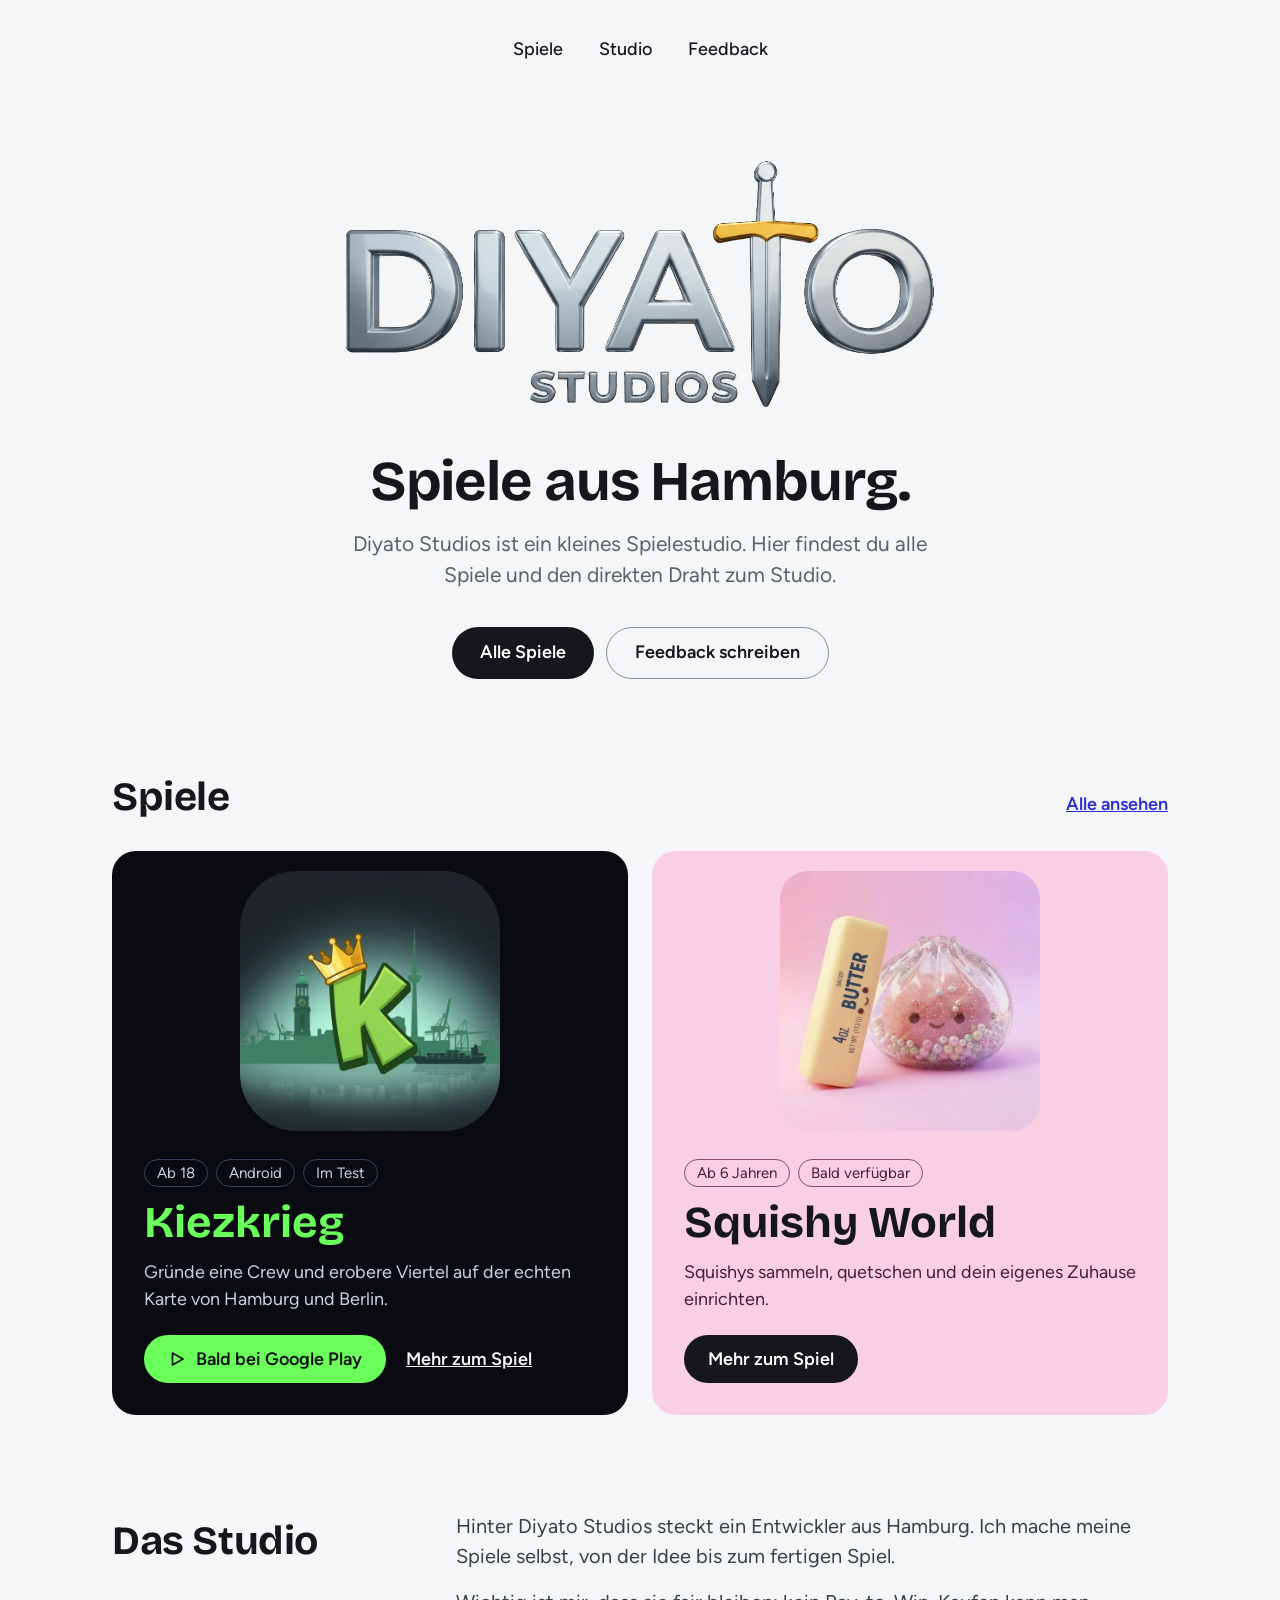
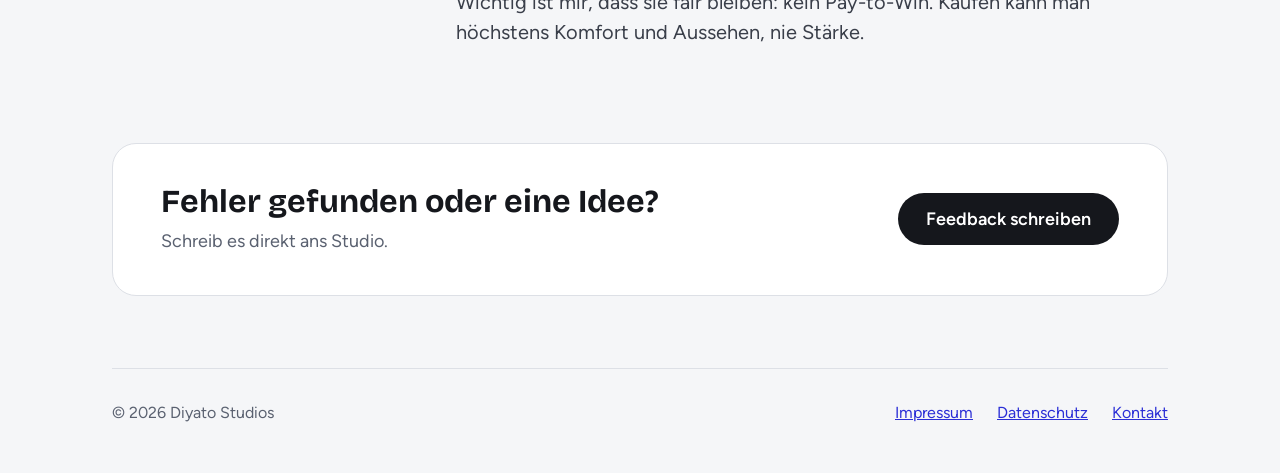
==== index.html @ df74d4c4 "Erste Fassung der Studio-Seite diyato.com Statische Seite nach dem Entwurf vom 11. Oktober 2026: Sta" ====
<!doctype html>
<html lang="de">
<head>
<meta charset="utf-8">
<meta name="viewport" content="width=device-width, initial-scale=1">
<meta http-equiv="Content-Security-Policy" content="default-src 'self'; img-src 'self'; font-src 'self'; style-src 'self'; script-src 'self'; connect-src 'none'; form-action 'none'; base-uri 'none'; object-src 'none'">
<meta name="referrer" content="no-referrer">
<meta name="description" content="Diyato Studios ist ein kleines Spielestudio aus Hamburg. Hier findest du alle Spiele und den direkten Draht zum Studio.">
<title>Diyato Studios – Startseite</title>
<link rel="stylesheet" href="css/stil.css">
</head>
<body>
<div class="seite">

<header class="kopf kopf--mitte">
<nav class="menue" aria-label="Hauptmenü">
<a href="spiele.html">Spiele</a>
<a href="#studio">Studio</a>
<a href="feedback.html">Feedback</a>
</nav>
</header>

<main>
<section id="top" class="held">
<img class="held__logo" src="bilder/diyato-logo.webp" alt="Diyato Studios" width="1144" height="492">
<h1 class="titel">Spiele aus Hamburg.</h1>
<p>Diyato Studios ist ein kleines Spielestudio. Hier findest du alle Spiele und den direkten Draht zum Studio.</p>
<div class="held__knoepfe">
<a class="knopf knopf--dunkel" href="spiele.html">Alle Spiele</a>
<a class="knopf knopf--rand" href="feedback.html">Feedback schreiben</a>
</div>
</section>

<section id="spiele">
<div class="abschnitt-kopf">
<h2 class="titel">Spiele</h2>
<a href="spiele.html">Alle ansehen</a>
</div>
<div class="karten">

<article class="karte kiezkrieg">
<div class="karte__bild"><img class="icon" src="bilder/kiezkrieg-icon.webp" alt="Kiezkrieg" width="600" height="600"></div>
<div class="karte__inhalt">
<div class="marken">
<span class="marke">Ab 18</span>
<span class="marke">Android</span>
<span class="marke">Im Test</span>
</div>
<h3 class="titel spielname">Kiezkrieg</h3>
<p>Gründe eine Crew und erobere Viertel auf der echten Karte von Hamburg und Berlin.</p>
<div class="karte__aktionen">
<span class="knopf knopf--klein knopf--spiel">
<svg aria-hidden="true" width="18" height="18" viewBox="0 0 24 24" fill="none" stroke="currentColor" stroke-width="2.2" stroke-linecap="round" stroke-linejoin="round"><path d="M6 4l14 8-14 8z"/></svg>
Bald bei Google Play</span>
<a href="spiele.html#kiezkrieg" class="karte__mehr">Mehr zum Spiel</a>
</div>
</div>
</article>

<article class="karte squishy">
<div class="karte__bild"><img class="icon" src="bilder/squishy-world-icon.webp" alt="Squishy World" width="600" height="600"></div>
<div class="karte__inhalt">
<div class="marken">
<span class="marke">Ab 6 Jahren</span>
<span class="marke">Bald verfügbar</span>
</div>
<h3 class="titel">Squishy World</h3>
<p>Squishys sammeln, quetschen und dein eigenes Zuhause einrichten.</p>
<div class="karte__aktionen">
<a class="knopf knopf--klein knopf--dunkel" href="spiele.html#squishy-world">Mehr zum Spiel</a>
</div>
</div>
</article>

</div>
</section>

<section id="studio" class="studio">
<h2 class="titel">Das Studio</h2>
<div class="studio__text">
<p>Hinter Diyato Studios steckt ein Entwickler aus Hamburg. Ich mache meine Spiele selbst, von der Idee bis zum fertigen Spiel.</p>
<p>Wichtig ist mir, dass sie fair bleiben: kein Pay-to-Win. Kaufen kann man höchstens Komfort und Aussehen, nie Stärke.</p>
</div>
</section>

<section class="hinweis">
<div>
<h2 class="titel">Fehler gefunden oder eine Idee?</h2>
<p>Schreib es direkt ans Studio.</p>
</div>
<a class="knopf knopf--dunkel" href="feedback.html">Feedback schreiben</a>
</section>
</main>

<footer class="fuss">
<div>© 2026 Diyato Studios</div>
<nav aria-label="Rechtliches">
<a href="impressum.html">Impressum</a>
<a href="datenschutz.html">Datenschutz</a>
<a href="feedback.html#kontakt">Kontakt</a>
</nav>
</footer>

</div>
</body>
</html>
---- css/stil.css ----
/* Diyato Studios – gemeinsames Aussehen aller Seiten (Vorlage vom 11. Oktober 2026). */

/* Schriften liegen lokal in /schriften (SIL Open Font License), nichts kommt von fremden Servern. */
@font-face { font-family: 'Figtree'; font-style: normal; font-weight: 400; font-display: swap; src: url('../schriften/figtree-latin-400-normal.woff2') format('woff2'); }
@font-face { font-family: 'Figtree'; font-style: normal; font-weight: 500; font-display: swap; src: url('../schriften/figtree-latin-500-normal.woff2') format('woff2'); }
@font-face { font-family: 'Figtree'; font-style: normal; font-weight: 600; font-display: swap; src: url('../schriften/figtree-latin-600-normal.woff2') format('woff2'); }
@font-face { font-family: 'Bricolage Grotesque'; font-style: normal; font-weight: 600; font-display: swap; src: url('../schriften/bricolage-grotesque-latin-600-normal.woff2') format('woff2'); }
@font-face { font-family: 'Bricolage Grotesque'; font-style: normal; font-weight: 700; font-display: swap; src: url('../schriften/bricolage-grotesque-latin-700-normal.woff2') format('woff2'); }

:root {
  --hintergrund: #F5F6F8;
  --text: #15171C;
  --text-leise: #5A6170;
  --text-mittel: #3A3F4A;
  --rand: #DDE0E6;
  --rand-stark: #8A90A0;
  --weiss: #FFFFFF;
  --link: #2B2FD6;
}

*, *::before, *::after { box-sizing: border-box; }

body {
  margin: 0;
  background: var(--hintergrund);
  color: var(--text);
  font-family: 'Figtree', system-ui, sans-serif;
  font-size: 18px;
  line-height: 1.5;
}

a { color: var(--link); }
a:hover { color: var(--text); }
a:focus-visible, button:focus-visible, input:focus-visible, select:focus-visible, textarea:focus-visible {
  outline: 2px solid var(--link);
  outline-offset: 2px;
}

img { display: block; height: auto; max-width: 100%; }

.titel { font-family: 'Bricolage Grotesque', sans-serif; font-weight: 700; }

.seite { max-width: 1120px; margin: 0 auto; padding: 0 32px; }

/* Kopfzeile */
.kopf { display: flex; flex-wrap: wrap; align-items: center; justify-content: space-between; gap: 16px; padding: 24px 0; }
.kopf--mitte { justify-content: center; }
.kopf__logo { display: inline-flex; align-items: center; text-decoration: none; }
.kopf__logo img { height: 72px; width: auto; }
.menue { display: flex; flex-wrap: wrap; gap: 4px; }
.menue a { padding: 12px 16px; color: var(--text); text-decoration: none; font-weight: 500; }
.menue a[aria-current] { text-decoration: underline; text-underline-offset: 6px; font-weight: 600; }

/* Knöpfe */
.knopf {
  display: inline-flex; align-items: center; gap: 10px;
  min-height: 52px; padding: 0 28px;
  border-radius: 999px; font-weight: 600; text-decoration: none;
}
.knopf--dunkel { background: var(--text); color: var(--weiss); }
.knopf--dunkel:hover { color: var(--weiss); background: #2A2D35; }
.knopf--rand { border: 1px solid var(--rand-stark); color: var(--text); }
.knopf--rand:hover { border-color: var(--text); }
.knopf--klein { min-height: 48px; padding: 0 24px; }

/* Startseite: großes Logo */
.held { display: flex; flex-direction: column; align-items: center; text-align: center; padding: 56px 0 88px; }
.held__logo { width: 600px; }
.held h1 { margin: 40px 0 0; font-size: 56px; line-height: 1.05; letter-spacing: -0.02em; }
.held p { margin: 16px 0 0; max-width: 600px; font-size: 21px; color: var(--text-leise); }
.held__knoepfe { display: flex; flex-wrap: wrap; justify-content: center; gap: 12px; margin-top: 36px; }

.abschnitt-kopf { display: flex; flex-wrap: wrap; align-items: baseline; justify-content: space-between; gap: 12px; margin-bottom: 24px; }
.abschnitt-kopf h2 { margin: 0; font-size: 40px; letter-spacing: -0.01em; }
.abschnitt-kopf a { font-weight: 600; }

/* Spielkarten */
.karten { display: grid; grid-template-columns: repeat(auto-fit, minmax(min(320px, 100%), 1fr)); gap: 24px; }
.karte { display: flex; flex-direction: column; border-radius: 24px; overflow: hidden; }
.karte__bild { margin: 20px 20px 0; }
.karte__bild img { width: 260px; aspect-ratio: 1 / 1; margin: 0 auto; }
.karte__inhalt { display: flex; flex-direction: column; gap: 14px; padding: 28px 32px 32px; }
.karte h3 { margin: 0; font-size: 44px; line-height: 1; }
.karte p { margin: 0; }
.karte__aktionen { display: flex; flex-wrap: wrap; align-items: center; gap: 12px 20px; margin-top: 8px; }

.marken { display: flex; flex-wrap: wrap; gap: 8px; }
.marke { padding: 2px 12px; border: 1px solid; border-radius: 999px; font-size: 15px; }

/* Farben je Spiel */
.kiezkrieg { background: #090B10; color: #F2F4F8; }
.kiezkrieg .marke { border-color: #39415A; color: #C9D0DD; }
.kiezkrieg .spielname { color: #6BFF5C; }
.kiezkrieg p { color: #C9D0DD; }
.kiezkrieg a { color: #F2F4F8; }
.kiezkrieg .icon { border-radius: 22%; }
.kiezkrieg .knopf--spiel { background: #6BFF5C; color: #06110A; }
.kiezkrieg .spiel-links { border-top-color: #222838; }
.kiezkrieg .spiel-links a { color: #C9D0DD; }
.kiezkrieg .spiel-links a:hover { color: #F2F4F8; }

.squishy { background: #F9CFE4; color: #15171C; }
.squishy .marke { border-color: #8C4A72; color: #4A1F3A; }
.squishy p { color: #4A1F3A; }
.squishy .icon { border-radius: 28px; }
.squishy .knopf--spiel { border: 1px solid #8C4A72; color: #4A1F3A; }
.squishy .spiel-links { border-top-color: #E3A6C8; }
.squishy .spiel-links a { color: #15171C; }
.squishy .spiel-links a:hover { color: #8C4A72; }

/* Studio */
.studio { display: flex; flex-wrap: wrap; gap: 24px 64px; padding: 96px 0 0; }
.studio h2 { flex: 0 0 280px; margin: 0; font-size: 40px; letter-spacing: -0.01em; }
.studio__text { flex: 1 1 420px; min-width: 0; display: flex; flex-direction: column; gap: 16px; font-size: 20px; color: var(--text-mittel); }
.studio__text p { margin: 0; }

.hinweis {
  display: flex; flex-wrap: wrap; align-items: center; justify-content: space-between; gap: 24px;
  margin-top: 96px; padding: 40px 48px;
  background: var(--weiss); border: 1px solid var(--rand); border-radius: 24px;
}
.hinweis h2 { margin: 0; font-size: 32px; line-height: 1.1; }
.hinweis p { margin: 8px 0 0; color: var(--text-leise); }

/* Seite „Spiele“ */
.seitentitel { padding: 64px 0 48px; }
.seitentitel h1 { margin: 0; font-size: 72px; line-height: 1; letter-spacing: -0.02em; }
.spiele-liste { display: flex; flex-direction: column; gap: 24px; }
.spiel { display: flex; flex-wrap: wrap; border-radius: 24px; overflow: hidden; }
.spiel__bild { flex: 1 1 340px; min-width: 0; padding: 20px; }
.spiel__bild img { width: 300px; aspect-ratio: 1 / 1; margin: 0 auto; }
.squishy .spiel__bild img { border-radius: 32px; }
.spiel__inhalt { flex: 1 1 440px; min-width: 0; display: flex; flex-direction: column; gap: 14px; padding: 36px 40px 36px 20px; }
.spiel h2 { margin: 0; font-size: 52px; line-height: 1; }
.spiel p { margin: 0; }
.spiel__knopf { margin-top: 8px; }
.spiel-links { display: flex; flex-wrap: wrap; gap: 8px 24px; margin-top: 12px; padding-top: 16px; border-top: 1px solid; font-size: 16px; }

/* Feedback */
.feedback { display: flex; flex-wrap: wrap; gap: 64px; padding: 64px 0 72px; }
.formular { flex: 999 1 520px; min-width: 0; display: flex; flex-direction: column; gap: 28px; }
.formular h1 { margin: 0; font-size: 72px; line-height: 1; letter-spacing: -0.02em; }
.formular__unterzeile { margin: 12px 0 0; color: var(--text-leise); }
.feld { display: flex; flex-direction: column; gap: 8px; }
.feld label, .feld-gruppe legend { font-weight: 600; }
.feld__freiwillig { font-weight: 400; color: var(--text-leise); }
.feld input, .feld select, .feld textarea {
  background: var(--weiss); border: 1px solid var(--rand-stark); border-radius: 12px;
  color: var(--text); font: inherit;
}
.feld input, .feld select { height: 52px; padding: 0 16px; }
.feld textarea { padding: 14px 16px; resize: vertical; }
.feld-reihe { display: flex; flex-wrap: wrap; gap: 20px; }
.feld-reihe .feld { flex: 1 1 240px; }
.feld-gruppe { margin: 0; padding: 0; border: 0; min-width: 0; }
.feld-gruppe legend { padding: 0; margin-bottom: 10px; }
.auswahl { display: flex; flex-wrap: wrap; gap: 12px; }
.auswahl label {
  display: inline-flex; align-items: center; gap: 10px;
  min-height: 48px; padding: 0 20px;
  background: var(--weiss); border: 1px solid var(--rand-stark); border-radius: 999px;
  font-weight: 500; cursor: pointer;
}
.auswahl input { accent-color: var(--text); width: 18px; height: 18px; margin: 0; }
.auswahl label:has(input:checked) { background: var(--text); border-color: var(--text); color: var(--weiss); font-weight: 600; }
.auswahl label:has(input:checked) input { accent-color: var(--weiss); }
.auswahl label:has(input:focus-visible) { outline: 2px solid var(--link); outline-offset: 2px; }
.senden { display: flex; flex-wrap: wrap; align-items: center; gap: 20px; }
.senden button {
  min-height: 52px; padding: 0 36px;
  background: var(--text); color: var(--weiss); border: 0; border-radius: 999px;
  font: inherit; font-weight: 600; cursor: pointer;
}
.senden button:hover { background: #2A2D35; }
.senden__hinweis { font-size: 16px; color: var(--text-leise); }
.meldung {
  margin: 0; padding: 16px 20px;
  background: var(--weiss); border: 1px solid var(--rand); border-left: 4px solid var(--text); border-radius: 12px;
}
.meldung[hidden] { display: none; }
.meldung a { font-weight: 600; overflow-wrap: anywhere; }

.kontakt {
  flex: 1 1 280px; align-self: flex-start;
  display: flex; flex-direction: column; gap: 20px;
  padding: 32px; background: var(--weiss); border: 1px solid var(--rand); border-radius: 24px;
}
.kontakt h2 { margin: 0; font-size: 28px; }
.kontakt__etikett { font-size: 15px; color: var(--text-leise); }
.kontakt__mail { font-weight: 600; overflow-wrap: anywhere; }

/* Rechtliche Seiten (Impressum, Datenschutz, Konto löschen) */
.recht { max-width: 760px; padding: 64px 0 24px; }
.recht h1 { margin: 0; font-size: 56px; line-height: 1.05; letter-spacing: -0.02em; overflow-wrap: break-word; hyphens: manual; }
.recht__unterzeile { margin: 12px 0 0; color: var(--text-leise); }
.recht h2 {
  margin: 48px 0 12px; padding-top: 24px; border-top: 1px solid var(--rand);
  font-family: 'Bricolage Grotesque', sans-serif; font-weight: 700; font-size: 26px; line-height: 1.2;
  overflow-wrap: break-word; hyphens: manual;
}
.recht p, .recht ul, .recht ol { margin: 0 0 14px; color: var(--text-mittel); }
.recht ul, .recht ol { padding-left: 24px; }
.recht li { margin-bottom: 8px; }
.recht strong { color: var(--text); }
.recht a { overflow-wrap: anywhere; }
.kasten { margin: 0 0 14px; padding: 20px 24px; background: var(--weiss); border: 1px solid var(--rand); border-radius: 16px; }
.kasten p:last-child { margin-bottom: 0; }
.recht .formular { gap: 20px; }
.recht__fuss { margin-top: 32px; }

/* Fußzeile */
.fuss {
  display: flex; flex-wrap: wrap; justify-content: space-between; gap: 16px;
  margin-top: 72px; padding: 32px 0 48px;
  border-top: 1px solid var(--rand); font-size: 16px; color: var(--text-leise);
}
.fuss--eng { margin-top: 0; }
.fuss nav { display: flex; flex-wrap: wrap; gap: 24px; }
.karte__mehr { font-weight: 600; }
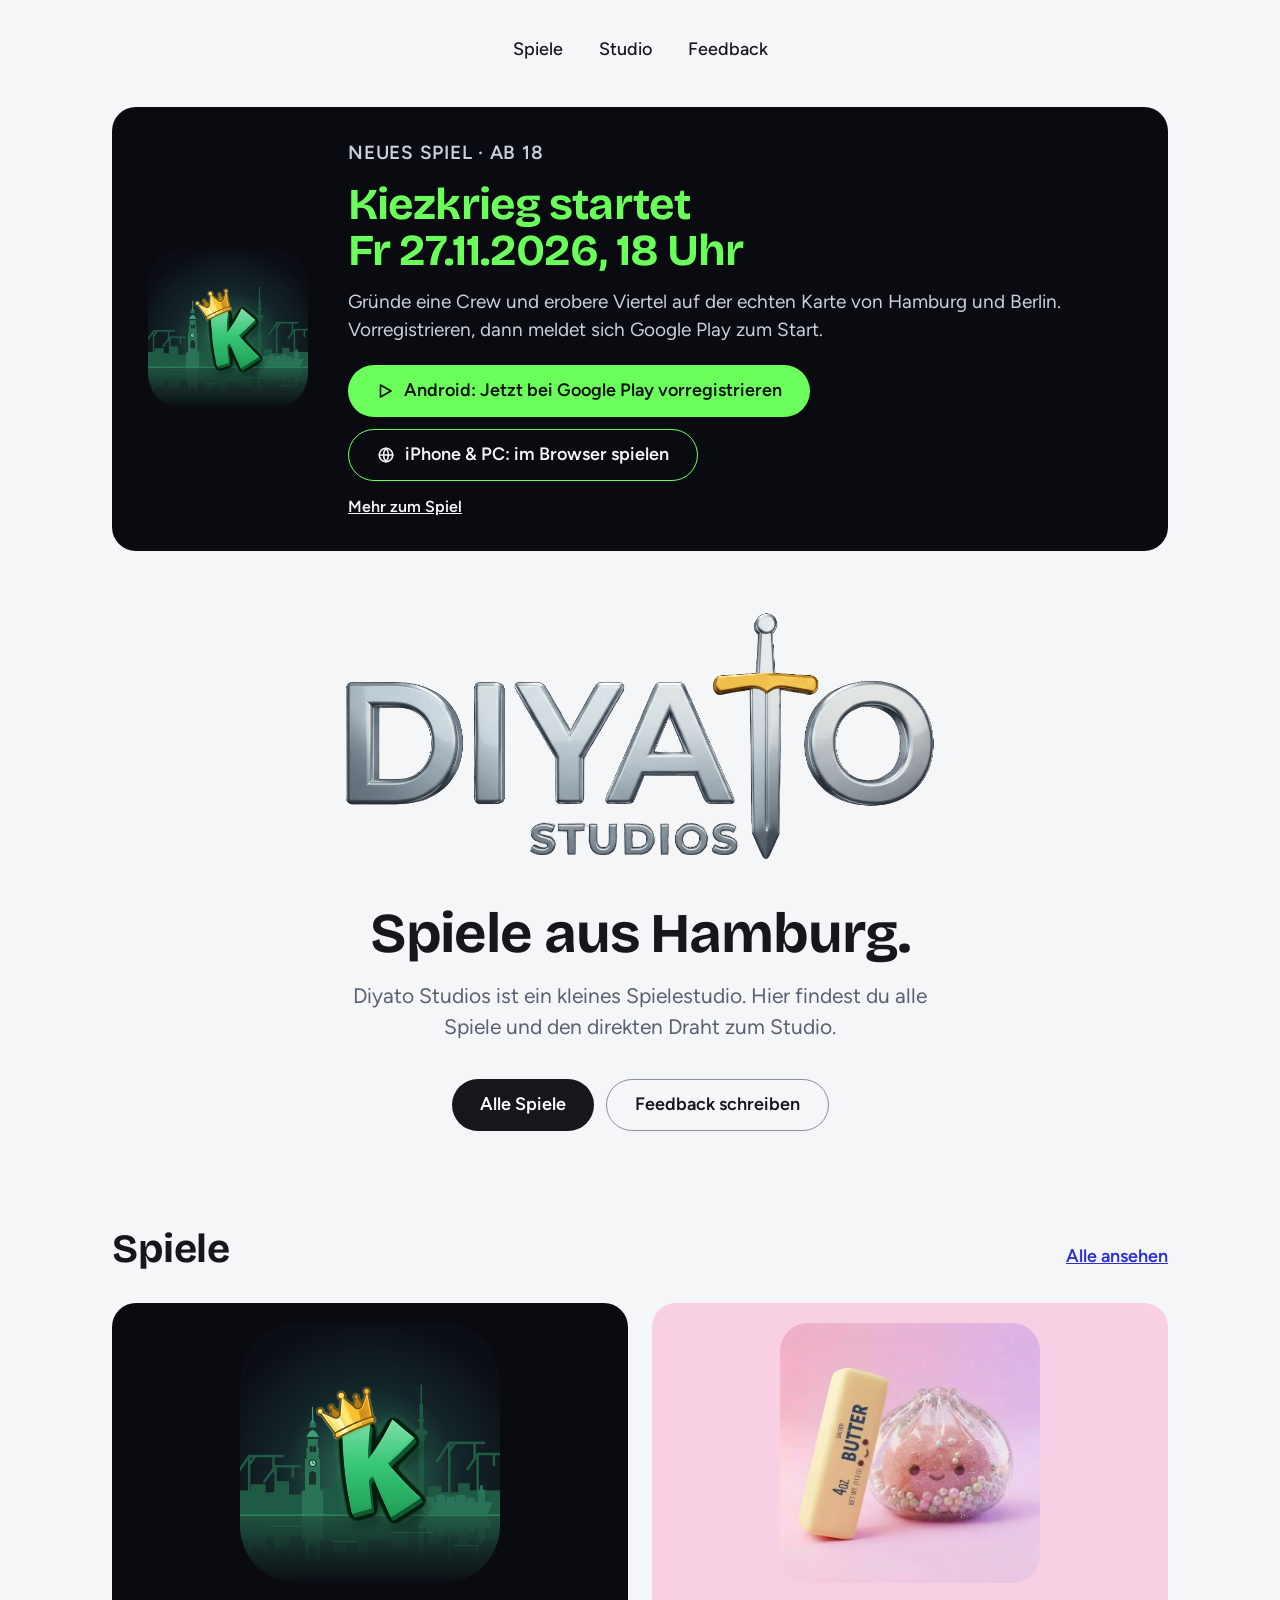
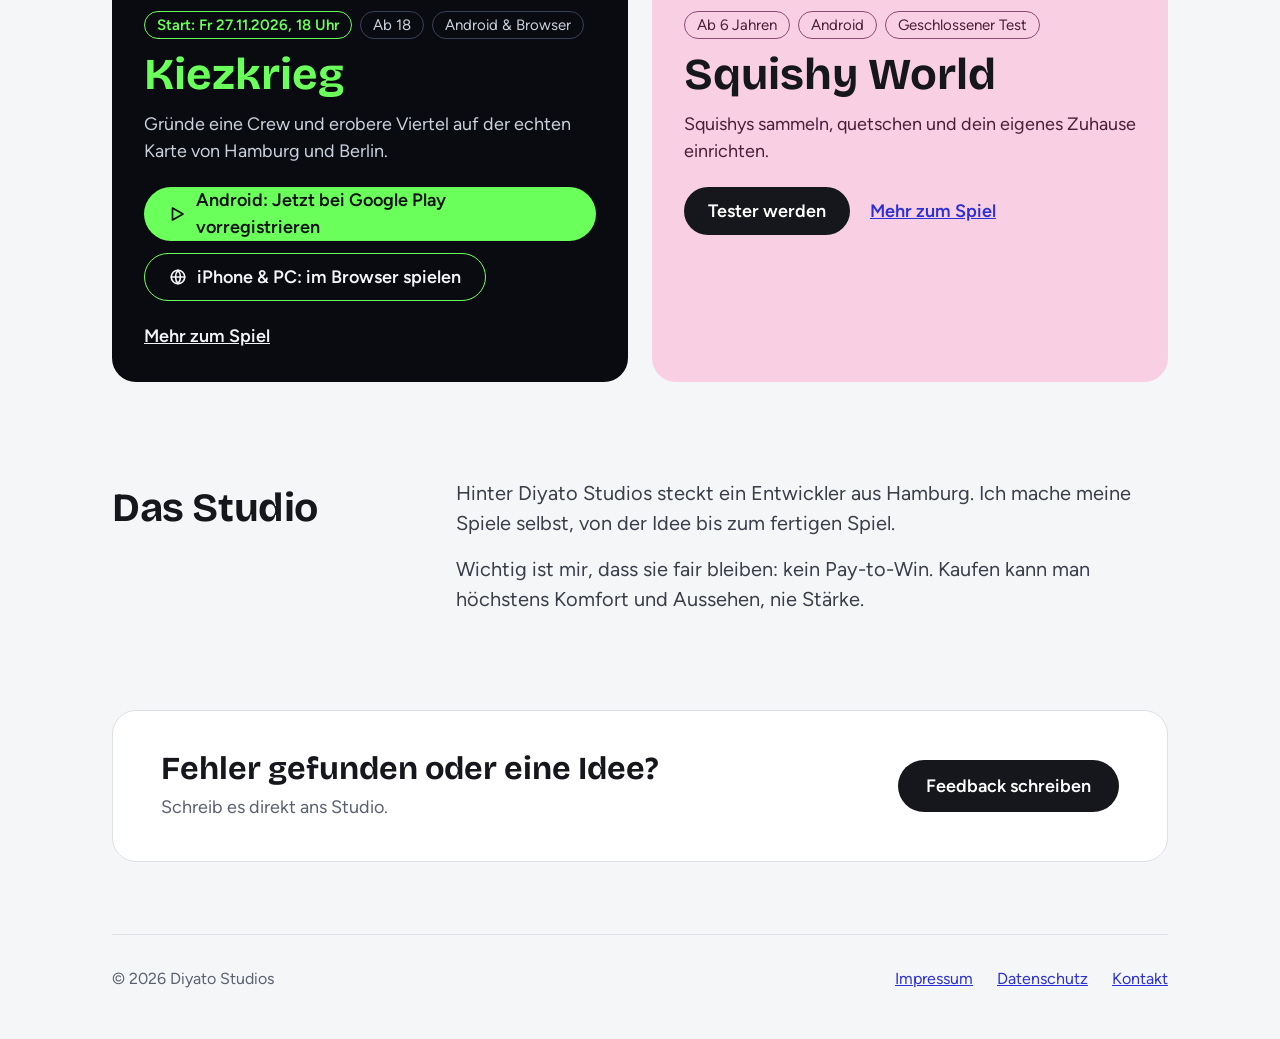
==== commit f872d171: "Kiezkrieg-Start 27.11.2026 auf Start- und Spiele-Seite: Knöpfe „Android: Jetzt bei Google Play vorre" ====
--- a/index.html
+++ b/index.html
@@ -5,8 +5,11 @@
 <meta name="viewport" content="width=device-width, initial-scale=1">
 <meta http-equiv="Content-Security-Policy" content="default-src 'self'; img-src 'self'; font-src 'self'; style-src 'self'; script-src 'self'; connect-src 'none'; form-action 'none'; base-uri 'none'; object-src 'none'">
 <meta name="referrer" content="no-referrer">
-<meta name="description" content="Diyato Studios ist ein kleines Spielestudio aus Hamburg. Hier findest du alle Spiele und den direkten Draht zum Studio.">
-<title>Diyato Studios – Startseite</title>
+<meta name="description" content="Kiezkrieg startet am 27. November 2026 um 18 Uhr: jetzt bei Google Play vorregistrieren oder im Browser spielen. Diyato Studios, Spiele aus Hamburg.">
+<title>Diyato Studios – Kiezkrieg startet am 27.11.2026</title>
+<link rel="icon" href="favicon.ico" sizes="any">
+<link rel="icon" type="image/png" href="bilder/favicon-192.png">
+<link rel="apple-touch-icon" href="apple-touch-icon.png">
 <link rel="stylesheet" href="css/stil.css">
 </head>
 <body>
@@ -21,7 +24,21 @@
 </header>
 
 <main>
-<section id="top" class="held">
+<section id="top" class="start kiezkrieg" aria-labelledby="start-titel">
+<img class="start__icon" src="bilder/kiezkrieg-icon.png" alt="" width="512" height="512">
+<div class="start__inhalt">
+<p class="start__oben">Neues Spiel · Ab 18</p>
+<h1 id="start-titel" class="titel spielname">Kiezkrieg startet<br>Fr 27.11.2026, 18 Uhr</h1>
+<p>Gründe eine Crew und erobere Viertel auf der echten Karte von Hamburg und Berlin. Vorregistrieren, dann meldet sich Google Play zum Start.</p>
+<div class="spiel-knoepfe">
+<a class="knopf knopf--spiel" href="https://play.google.com/store/apps/details?id=com.diyatostudios.kiezkrieg" rel="noopener"><svg aria-hidden="true" width="18" height="18" viewBox="0 0 24 24" fill="none" stroke="currentColor" stroke-width="2.2" stroke-linecap="round" stroke-linejoin="round"><path d="M6 4l14 8-14 8z"/></svg>Android: Jetzt bei Google Play vorregistrieren</a>
+<a class="knopf knopf--hell" href="https://kiezkrieg.expo.app" rel="noopener"><svg aria-hidden="true" width="18" height="18" viewBox="0 0 24 24" fill="none" stroke="currentColor" stroke-width="2.2" stroke-linecap="round" stroke-linejoin="round"><circle cx="12" cy="12" r="9"/><path d="M3 12h18M12 3a14 14 0 0 1 0 18M12 3a14 14 0 0 0 0 18"/></svg>iPhone &amp; PC: im Browser spielen</a>
+</div>
+<a class="start__mehr" href="spiele.html#kiezkrieg">Mehr zum Spiel</a>
+</div>
+</section>
+
+<section class="held held--klein">
 <img class="held__logo" src="bilder/diyato-logo.webp" alt="Diyato Studios" width="1144" height="492">
 <h1 class="titel">Spiele aus Hamburg.</h1>
 <p>Diyato Studios ist ein kleines Spielestudio. Hier findest du alle Spiele und den direkten Draht zum Studio.</p>
@@ -39,19 +56,20 @@
 <div class="karten">
 
 <article class="karte kiezkrieg">
-<div class="karte__bild"><img class="icon" src="bilder/kiezkrieg-icon.webp" alt="Kiezkrieg" width="600" height="600"></div>
+<div class="karte__bild"><img class="icon" src="bilder/kiezkrieg-icon.png" alt="Kiezkrieg" width="512" height="512"></div>
 <div class="karte__inhalt">
 <div class="marken">
+<span class="marke marke--start">Start: Fr 27.11.2026, 18 Uhr</span>
 <span class="marke">Ab 18</span>
-<span class="marke">Android</span>
-<span class="marke">Im Test</span>
+<span class="marke">Android &amp; Browser</span>
 </div>
 <h3 class="titel spielname">Kiezkrieg</h3>
 <p>Gründe eine Crew und erobere Viertel auf der echten Karte von Hamburg und Berlin.</p>
+<div class="spiel-knoepfe">
+<a class="knopf knopf--klein knopf--spiel" href="https://play.google.com/store/apps/details?id=com.diyatostudios.kiezkrieg" rel="noopener"><svg aria-hidden="true" width="18" height="18" viewBox="0 0 24 24" fill="none" stroke="currentColor" stroke-width="2.2" stroke-linecap="round" stroke-linejoin="round"><path d="M6 4l14 8-14 8z"/></svg>Android: Jetzt bei Google Play vorregistrieren</a>
+<a class="knopf knopf--klein knopf--hell" href="https://kiezkrieg.expo.app" rel="noopener"><svg aria-hidden="true" width="18" height="18" viewBox="0 0 24 24" fill="none" stroke="currentColor" stroke-width="2.2" stroke-linecap="round" stroke-linejoin="round"><circle cx="12" cy="12" r="9"/><path d="M3 12h18M12 3a14 14 0 0 1 0 18M12 3a14 14 0 0 0 0 18"/></svg>iPhone &amp; PC: im Browser spielen</a>
+</div>
 <div class="karte__aktionen">
-<span class="knopf knopf--klein knopf--spiel">
-<svg aria-hidden="true" width="18" height="18" viewBox="0 0 24 24" fill="none" stroke="currentColor" stroke-width="2.2" stroke-linecap="round" stroke-linejoin="round"><path d="M6 4l14 8-14 8z"/></svg>
-Bald bei Google Play</span>
 <a href="spiele.html#kiezkrieg" class="karte__mehr">Mehr zum Spiel</a>
 </div>
 </div>
@@ -62,12 +80,14 @@
 <div class="karte__inhalt">
 <div class="marken">
 <span class="marke">Ab 6 Jahren</span>
-<span class="marke">Bald verfügbar</span>
+<span class="marke">Android</span>
+<span class="marke">Geschlossener Test</span>
 </div>
 <h3 class="titel">Squishy World</h3>
 <p>Squishys sammeln, quetschen und dein eigenes Zuhause einrichten.</p>
 <div class="karte__aktionen">
-<a class="knopf knopf--klein knopf--dunkel" href="spiele.html#squishy-world">Mehr zum Spiel</a>
+<a class="knopf knopf--klein knopf--dunkel" href="spiele.html#squishy-tester">Tester werden</a>
+<a href="spiele.html#squishy-world" class="karte__mehr">Mehr zum Spiel</a>
 </div>
 </div>
 </article>
--- a/css/stil.css
+++ b/css/stil.css
@@ -63,6 +63,34 @@
 .knopf--rand:hover { border-color: var(--text); }
 .knopf--klein { min-height: 48px; padding: 0 24px; }
 
+/* Startseite: Kiezkrieg oben (Start 27. November 2026) */
+.start {
+  display: flex; flex-wrap: wrap; align-items: center; gap: 24px 40px;
+  margin-top: 8px; padding: 32px 36px; border-radius: 24px;
+}
+.start__icon { flex: 0 0 auto; width: 160px; border-radius: 22%; }
+.start__inhalt { flex: 1 1 420px; min-width: 0; display: flex; flex-direction: column; gap: 14px; }
+.start__oben { margin: 0; font-size: 16px; font-weight: 600; letter-spacing: 0.04em; text-transform: uppercase; color: #C9D0DD; }
+.start h1 { margin: 0; font-size: 44px; line-height: 1.05; letter-spacing: -0.02em; }
+.start p { margin: 0; font-size: 19px; }
+.start__mehr { font-weight: 600; font-size: 16px; }
+.start .spiel-knoepfe { margin-top: 6px; }
+.held--klein { padding: 56px 0 72px; }
+
+/* Knöpfe je Spiel (Google Play und Browser) */
+.spiel-knoepfe { display: flex; flex-wrap: wrap; gap: 12px; margin-top: 8px; }
+.spiel-knoepfe .knopf { max-width: 100%; text-align: left; }
+.spiel-knoepfe .knopf svg { flex: 0 0 auto; }
+.marke--start { font-weight: 600; }
+
+/* Squishy World: Tester werden */
+.tester { margin-top: 12px; padding: 20px 24px; background: rgba(255, 255, 255, 0.55); border: 1px solid #E3A6C8; border-radius: 16px; }
+.tester h3 { margin: 0 0 8px; font-size: 26px; line-height: 1.1; }
+.tester__schritte { margin: 12px 0 0; padding: 0; list-style: none; display: flex; flex-direction: column; gap: 14px; }
+.tester__schritte li { display: flex; flex-direction: column; gap: 10px; padding-top: 14px; border-top: 1px solid #E3A6C8; }
+.tester__text { font-size: 17px; }
+.tester .knopf { align-self: flex-start; }
+
 /* Startseite: großes Logo */
 .held { display: flex; flex-direction: column; align-items: center; text-align: center; padding: 56px 0 88px; }
 .held__logo { width: 600px; }
@@ -95,6 +123,10 @@
 .kiezkrieg a { color: #F2F4F8; }
 .kiezkrieg .icon { border-radius: 22%; }
 .kiezkrieg .knopf--spiel { background: #6BFF5C; color: #06110A; }
+.kiezkrieg .knopf--spiel:hover { color: #06110A; background: #86FF79; }
+.kiezkrieg .knopf--hell { border: 1px solid #6BFF5C; color: #F2F4F8; }
+.kiezkrieg .knopf--hell:hover { color: #06110A; background: #6BFF5C; }
+.kiezkrieg .marke--start { border-color: #6BFF5C; color: #6BFF5C; }
 .kiezkrieg .spiel-links { border-top-color: #222838; }
 .kiezkrieg .spiel-links a { color: #C9D0DD; }
 .kiezkrieg .spiel-links a:hover { color: #F2F4F8; }
@@ -103,7 +135,8 @@
 .squishy .marke { border-color: #8C4A72; color: #4A1F3A; }
 .squishy p { color: #4A1F3A; }
 .squishy .icon { border-radius: 28px; }
-.squishy .knopf--spiel { border: 1px solid #8C4A72; color: #4A1F3A; }
+.squishy .knopf--spiel { background: #4A1F3A; color: #FFFFFF; }
+.squishy .knopf--spiel:hover { color: #FFFFFF; background: #6A2F53; }
 .squishy .spiel-links { border-top-color: #E3A6C8; }
 .squishy .spiel-links a { color: #15171C; }
 .squishy .spiel-links a:hover { color: #8C4A72; }
@@ -191,13 +224,17 @@
 
 /* Rechtliche Seiten (Impressum, Datenschutz, Konto löschen) */
 .recht { max-width: 760px; padding: 64px 0 24px; }
-.recht h1 { margin: 0; font-size: 56px; line-height: 1.05; letter-spacing: -0.02em; overflow-wrap: break-word; hyphens: manual; }
+.recht h1 { margin: 0; font-size: clamp(36px, 11vw, 56px); line-height: 1.05; letter-spacing: -0.02em; overflow-wrap: break-word; hyphens: manual; }
 .recht__unterzeile { margin: 12px 0 0; color: var(--text-leise); }
-.recht h2 {
+.recht h2, .recht h3 {
   margin: 48px 0 12px; padding-top: 24px; border-top: 1px solid var(--rand);
   font-family: 'Bricolage Grotesque', sans-serif; font-weight: 700; font-size: 26px; line-height: 1.2;
   overflow-wrap: break-word; hyphens: manual;
 }
+/* Teile der Datenschutzerklärung („Diese Website“, „Kiezkrieg“) */
+.recht h2.teil { margin: 64px 0 4px; padding: 0; border-top: 0; font-size: 40px; line-height: 1.1; letter-spacing: -0.01em; }
+.recht h2.teil + .recht__unterzeile { margin-bottom: 8px; }
+.squishy .spiel-links__ohne { color: #4A1F3A; }
 .recht p, .recht ul, .recht ol { margin: 0 0 14px; color: var(--text-mittel); }
 .recht ul, .recht ol { padding-left: 24px; }
 .recht li { margin-bottom: 8px; }
@@ -217,3 +254,24 @@
 .fuss--eng { margin-top: 0; }
 .fuss nav { display: flex; flex-wrap: wrap; gap: 24px; }
 .karte__mehr { font-weight: 600; }
+
+/* Seite nicht gefunden (404.html) */
+.nicht-gefunden__knoepfe { justify-content: flex-start; margin: 36px 0 0; }
+
+/* Handy: Knöpfe untereinander und volle Breite */
+@media (max-width: 640px) {
+  .seite { padding: 0 16px; }
+  .start { padding: 24px 20px; gap: 20px; }
+  .start__icon { width: 112px; }
+  .start h1 { font-size: 34px; }
+  .start p { font-size: 17px; }
+  .held h1 { font-size: 40px; }
+  .seitentitel h1, .formular h1 { font-size: 52px; }
+  .karte h3 { font-size: 36px; }
+  .spiel h2 { font-size: 40px; }
+  .karte__inhalt { padding: 24px 20px 24px; }
+  .spiel__inhalt { padding: 8px 20px 28px; }
+  .spiel-knoepfe { flex-direction: column; }
+  .spiel-knoepfe .knopf, .tester .knopf { width: 100%; justify-content: center; text-align: center; padding: 12px 20px; }
+  .hinweis { padding: 28px 24px; }
+}
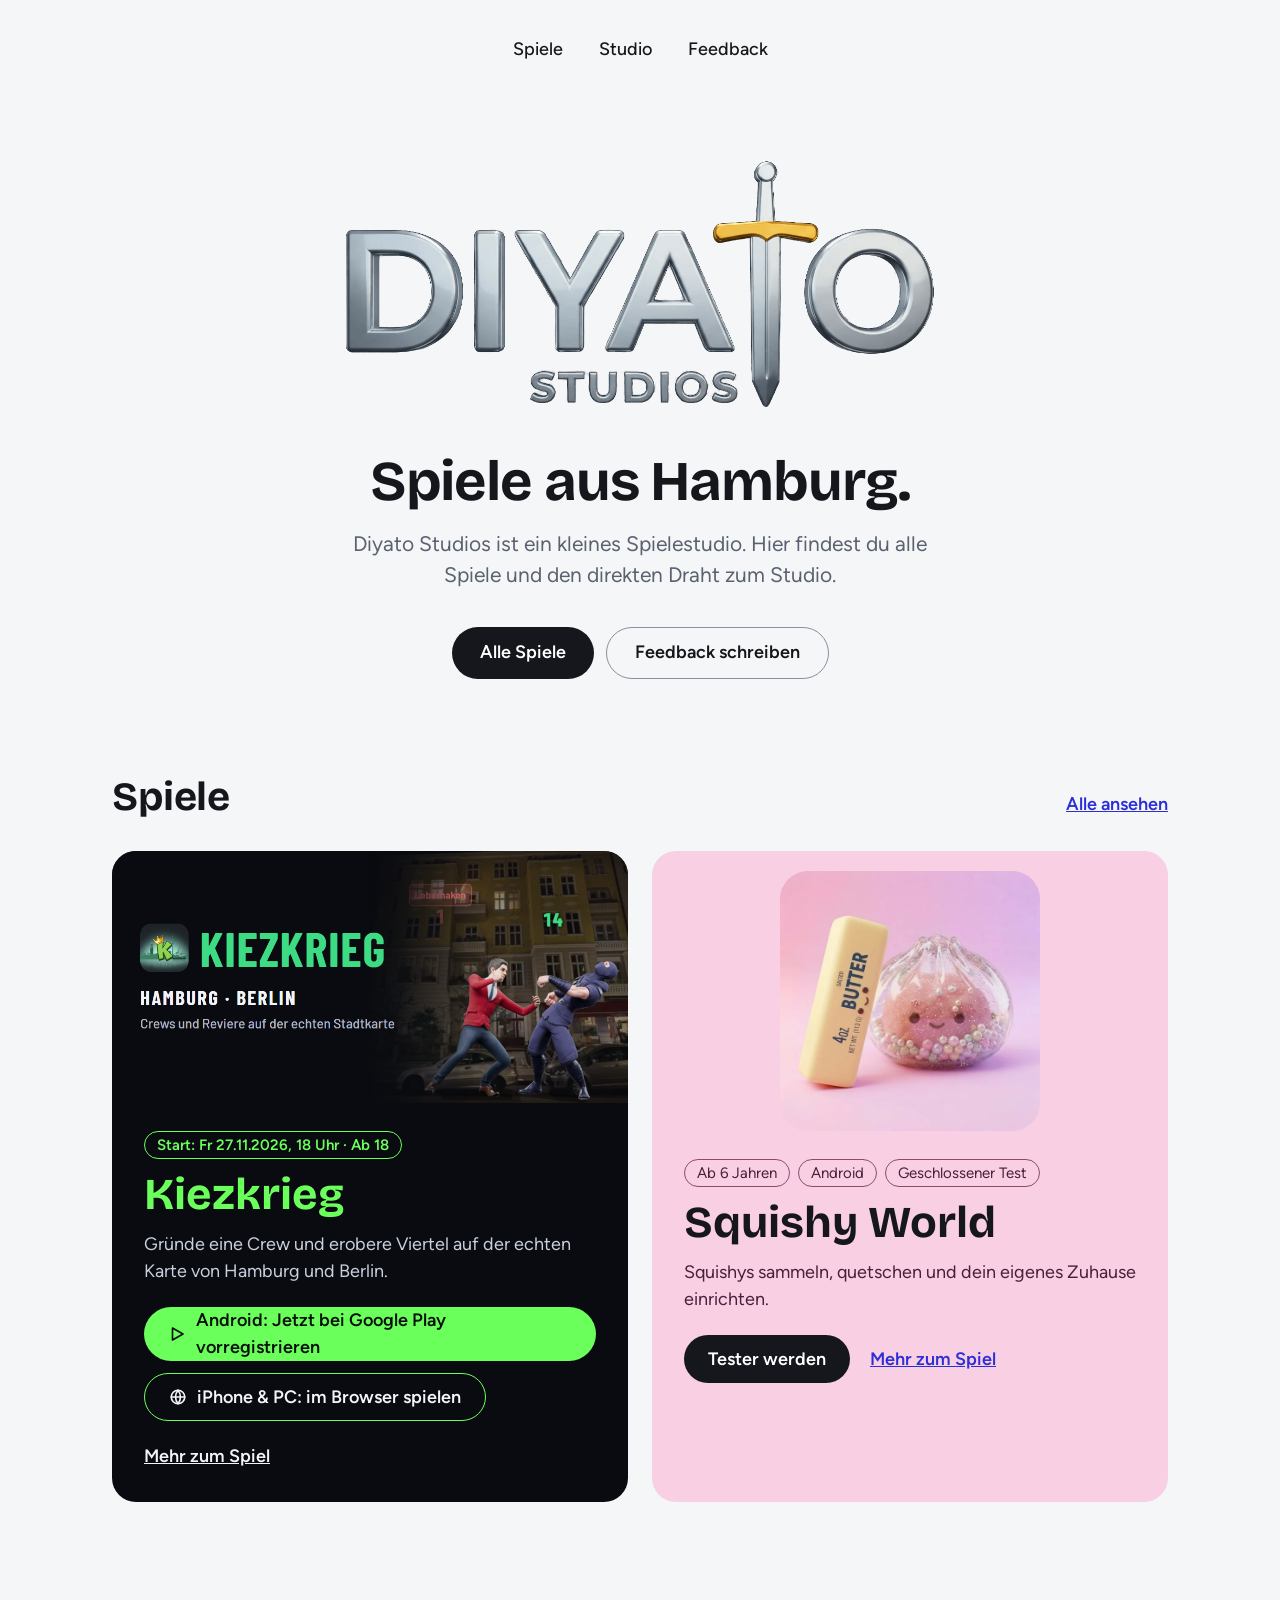
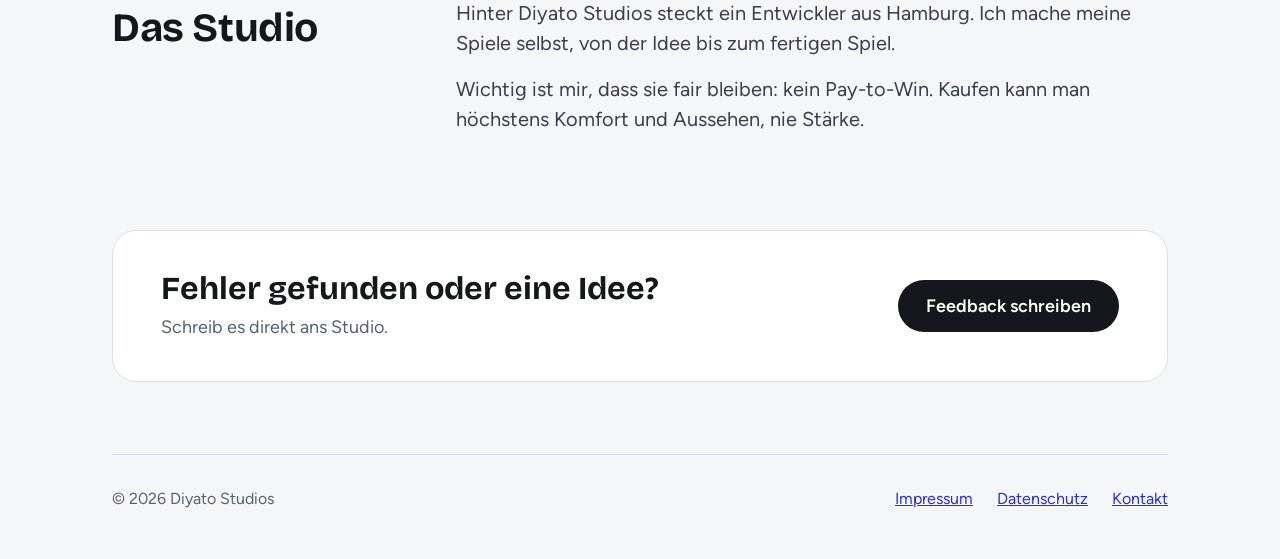
==== commit 3e41de1a: "Startseite: Kiezkrieg-Kasten oben wieder entfernt (Diyato-Logo zuerst wie vorher); Kiezkrieg nur in " ====
--- a/index.html
+++ b/index.html
@@ -5,8 +5,8 @@
 <meta name="viewport" content="width=device-width, initial-scale=1">
 <meta http-equiv="Content-Security-Policy" content="default-src 'self'; img-src 'self'; font-src 'self'; style-src 'self'; script-src 'self'; connect-src 'none'; form-action 'none'; base-uri 'none'; object-src 'none'">
 <meta name="referrer" content="no-referrer">
-<meta name="description" content="Kiezkrieg startet am 27. November 2026 um 18 Uhr: jetzt bei Google Play vorregistrieren oder im Browser spielen. Diyato Studios, Spiele aus Hamburg.">
-<title>Diyato Studios – Kiezkrieg startet am 27.11.2026</title>
+<meta name="description" content="Diyato Studios ist ein kleines Spielestudio aus Hamburg. Hier findest du alle Spiele und den direkten Draht zum Studio.">
+<title>Diyato Studios – Startseite</title>
 <link rel="icon" href="favicon.ico" sizes="any">
 <link rel="icon" type="image/png" href="bilder/favicon-192.png">
 <link rel="apple-touch-icon" href="apple-touch-icon.png">
@@ -24,21 +24,7 @@
 </header>
 
 <main>
-<section id="top" class="start kiezkrieg" aria-labelledby="start-titel">
-<img class="start__icon" src="bilder/kiezkrieg-icon.png" alt="" width="512" height="512">
-<div class="start__inhalt">
-<p class="start__oben">Neues Spiel · Ab 18</p>
-<h1 id="start-titel" class="titel spielname">Kiezkrieg startet<br>Fr 27.11.2026, 18 Uhr</h1>
-<p>Gründe eine Crew und erobere Viertel auf der echten Karte von Hamburg und Berlin. Vorregistrieren, dann meldet sich Google Play zum Start.</p>
-<div class="spiel-knoepfe">
-<a class="knopf knopf--spiel" href="https://play.google.com/store/apps/details?id=com.diyatostudios.kiezkrieg" rel="noopener"><svg aria-hidden="true" width="18" height="18" viewBox="0 0 24 24" fill="none" stroke="currentColor" stroke-width="2.2" stroke-linecap="round" stroke-linejoin="round"><path d="M6 4l14 8-14 8z"/></svg>Android: Jetzt bei Google Play vorregistrieren</a>
-<a class="knopf knopf--hell" href="https://kiezkrieg.expo.app" rel="noopener"><svg aria-hidden="true" width="18" height="18" viewBox="0 0 24 24" fill="none" stroke="currentColor" stroke-width="2.2" stroke-linecap="round" stroke-linejoin="round"><circle cx="12" cy="12" r="9"/><path d="M3 12h18M12 3a14 14 0 0 1 0 18M12 3a14 14 0 0 0 0 18"/></svg>iPhone &amp; PC: im Browser spielen</a>
-</div>
-<a class="start__mehr" href="spiele.html#kiezkrieg">Mehr zum Spiel</a>
-</div>
-</section>
-
-<section class="held held--klein">
+<section id="top" class="held">
 <img class="held__logo" src="bilder/diyato-logo.webp" alt="Diyato Studios" width="1144" height="492">
 <h1 class="titel">Spiele aus Hamburg.</h1>
 <p>Diyato Studios ist ein kleines Spielestudio. Hier findest du alle Spiele und den direkten Draht zum Studio.</p>
@@ -56,12 +42,10 @@
 <div class="karten">
 
 <article class="karte kiezkrieg">
-<div class="karte__bild"><img class="icon" src="bilder/kiezkrieg-icon.png" alt="Kiezkrieg" width="512" height="512"></div>
+<div class="karte__bild karte__bild--breit"><img class="grafik" src="bilder/kiezkrieg-vorstellung.png" alt="Kiezkrieg: zwei Kämpfer vor der Stadt" width="1024" height="500"></div>
 <div class="karte__inhalt">
 <div class="marken">
-<span class="marke marke--start">Start: Fr 27.11.2026, 18 Uhr</span>
-<span class="marke">Ab 18</span>
-<span class="marke">Android &amp; Browser</span>
+<span class="marke marke--start">Start: Fr 27.11.2026, 18 Uhr · Ab 18</span>
 </div>
 <h3 class="titel spielname">Kiezkrieg</h3>
 <p>Gründe eine Crew und erobere Viertel auf der echten Karte von Hamburg und Berlin.</p>
--- a/css/stil.css
+++ b/css/stil.css
@@ -63,20 +63,6 @@
 .knopf--rand:hover { border-color: var(--text); }
 .knopf--klein { min-height: 48px; padding: 0 24px; }
 
-/* Startseite: Kiezkrieg oben (Start 27. November 2026) */
-.start {
-  display: flex; flex-wrap: wrap; align-items: center; gap: 24px 40px;
-  margin-top: 8px; padding: 32px 36px; border-radius: 24px;
-}
-.start__icon { flex: 0 0 auto; width: 160px; border-radius: 22%; }
-.start__inhalt { flex: 1 1 420px; min-width: 0; display: flex; flex-direction: column; gap: 14px; }
-.start__oben { margin: 0; font-size: 16px; font-weight: 600; letter-spacing: 0.04em; text-transform: uppercase; color: #C9D0DD; }
-.start h1 { margin: 0; font-size: 44px; line-height: 1.05; letter-spacing: -0.02em; }
-.start p { margin: 0; font-size: 19px; }
-.start__mehr { font-weight: 600; font-size: 16px; }
-.start .spiel-knoepfe { margin-top: 6px; }
-.held--klein { padding: 56px 0 72px; }
-
 /* Knöpfe je Spiel (Google Play und Browser) */
 .spiel-knoepfe { display: flex; flex-wrap: wrap; gap: 12px; margin-top: 8px; }
 .spiel-knoepfe .knopf { max-width: 100%; text-align: left; }
@@ -107,6 +93,9 @@
 .karte { display: flex; flex-direction: column; border-radius: 24px; overflow: hidden; }
 .karte__bild { margin: 20px 20px 0; }
 .karte__bild img { width: 260px; aspect-ratio: 1 / 1; margin: 0 auto; }
+/* Kiezkrieg: Vorstellungsgrafik 1024 × 500, ganz sichtbar, nie abgeschnitten */
+.karte__bild--breit { margin: 0; }
+.karte__bild--breit .grafik { width: 100%; aspect-ratio: 1024 / 500; object-fit: contain; border-radius: 0; }
 .karte__inhalt { display: flex; flex-direction: column; gap: 14px; padding: 28px 32px 32px; }
 .karte h3 { margin: 0; font-size: 44px; line-height: 1; }
 .karte p { margin: 0; }
@@ -261,10 +250,6 @@
 /* Handy: Knöpfe untereinander und volle Breite */
 @media (max-width: 640px) {
   .seite { padding: 0 16px; }
-  .start { padding: 24px 20px; gap: 20px; }
-  .start__icon { width: 112px; }
-  .start h1 { font-size: 34px; }
-  .start p { font-size: 17px; }
   .held h1 { font-size: 40px; }
   .seitentitel h1, .formular h1 { font-size: 52px; }
   .karte h3 { font-size: 36px; }
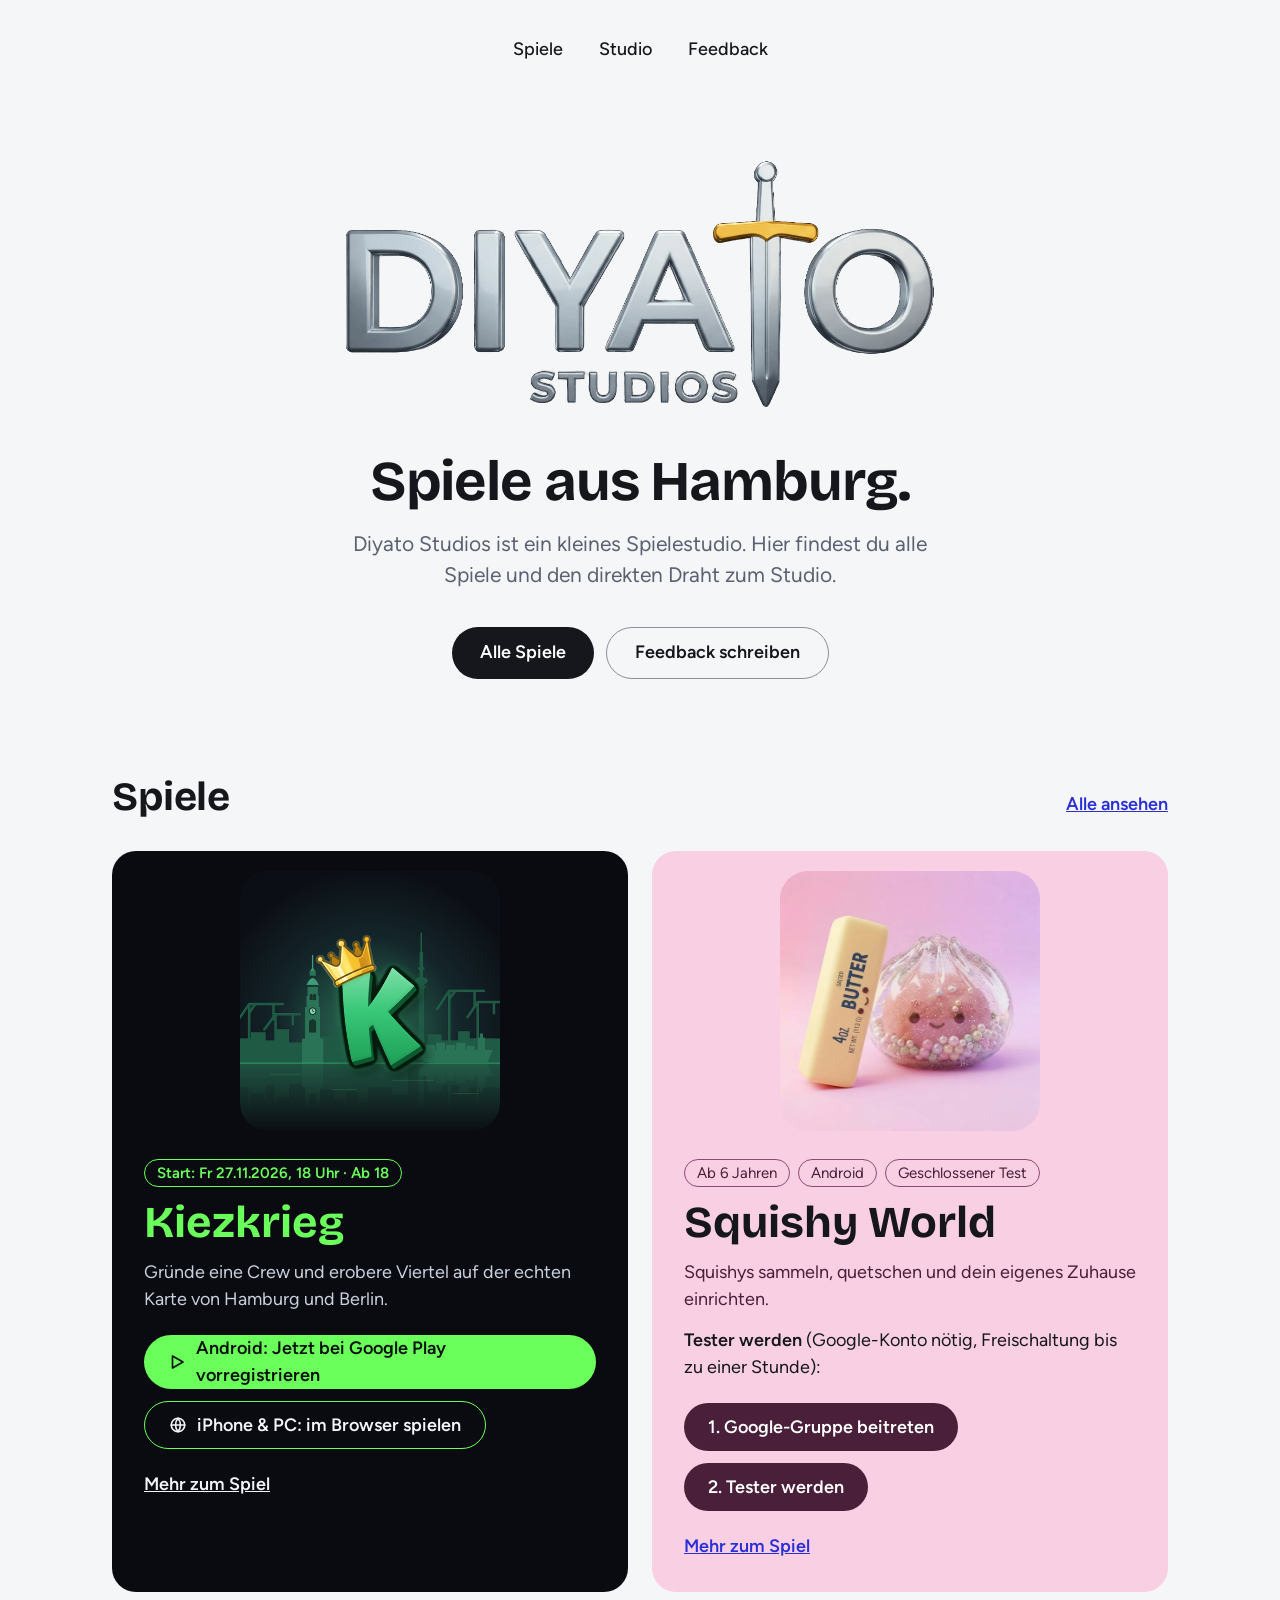
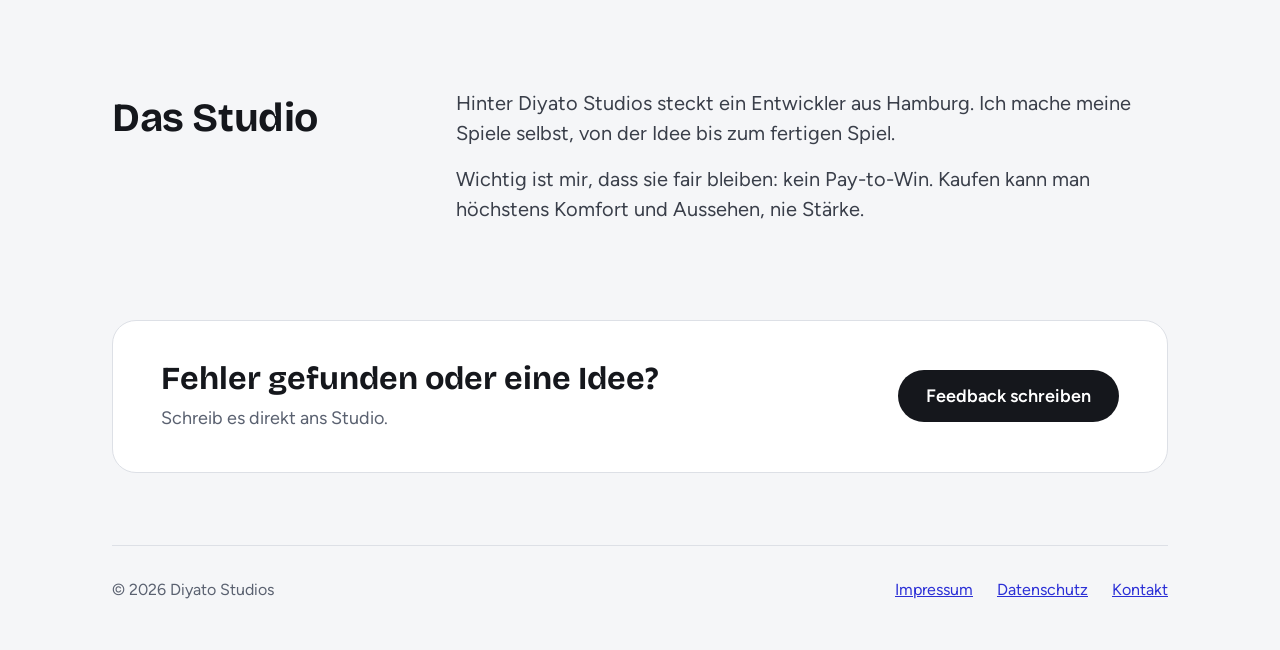
==== commit a9ac91d2: "Startseite: Kiezkrieg-Karte wieder mit dem App-Symbol (grünes K mit Krone, abgerundet wie bei Squish" ====
--- a/index.html
+++ b/index.html
@@ -42,7 +42,7 @@
 <div class="karten">
 
 <article class="karte kiezkrieg">
-<div class="karte__bild karte__bild--breit"><img class="grafik" src="bilder/kiezkrieg-vorstellung.png" alt="Kiezkrieg: zwei Kämpfer vor der Stadt" width="1024" height="500"></div>
+<div class="karte__bild"><img class="icon" src="bilder/kiezkrieg-icon.png" alt="Kiezkrieg" width="512" height="512"></div>
 <div class="karte__inhalt">
 <div class="marken">
 <span class="marke marke--start">Start: Fr 27.11.2026, 18 Uhr · Ab 18</span>
@@ -69,8 +69,12 @@
 </div>
 <h3 class="titel">Squishy World</h3>
 <p>Squishys sammeln, quetschen und dein eigenes Zuhause einrichten.</p>
+<p class="tester__hinweis"><strong>Tester werden</strong> (Google-Konto nötig, Freischaltung bis zu einer Stunde):</p>
+<div class="spiel-knoepfe">
+<a class="knopf knopf--klein knopf--spiel" href="https://groups.google.com/g/squishy-world-tester" rel="noopener">1. Google-Gruppe beitreten</a>
+<a class="knopf knopf--klein knopf--spiel" href="https://play.google.com/apps/testing/com.diyatostudios.squishyworld" rel="noopener">2. Tester werden</a>
+</div>
 <div class="karte__aktionen">
-<a class="knopf knopf--klein knopf--dunkel" href="spiele.html#squishy-tester">Tester werden</a>
 <a href="spiele.html#squishy-world" class="karte__mehr">Mehr zum Spiel</a>
 </div>
 </div>
--- a/css/stil.css
+++ b/css/stil.css
@@ -76,6 +76,8 @@
 .tester__schritte li { display: flex; flex-direction: column; gap: 10px; padding-top: 14px; border-top: 1px solid #E3A6C8; }
 .tester__text { font-size: 17px; }
 .tester .knopf { align-self: flex-start; }
+.tester__hinweis { margin: 0; }
+.squishy .tester__hinweis { color: #15171C; }
 
 /* Startseite: großes Logo */
 .held { display: flex; flex-direction: column; align-items: center; text-align: center; padding: 56px 0 88px; }
@@ -93,9 +95,6 @@
 .karte { display: flex; flex-direction: column; border-radius: 24px; overflow: hidden; }
 .karte__bild { margin: 20px 20px 0; }
 .karte__bild img { width: 260px; aspect-ratio: 1 / 1; margin: 0 auto; }
-/* Kiezkrieg: Vorstellungsgrafik 1024 × 500, ganz sichtbar, nie abgeschnitten */
-.karte__bild--breit { margin: 0; }
-.karte__bild--breit .grafik { width: 100%; aspect-ratio: 1024 / 500; object-fit: contain; border-radius: 0; }
 .karte__inhalt { display: flex; flex-direction: column; gap: 14px; padding: 28px 32px 32px; }
 .karte h3 { margin: 0; font-size: 44px; line-height: 1; }
 .karte p { margin: 0; }
@@ -110,7 +109,7 @@
 .kiezkrieg .spielname { color: #6BFF5C; }
 .kiezkrieg p { color: #C9D0DD; }
 .kiezkrieg a { color: #F2F4F8; }
-.kiezkrieg .icon { border-radius: 22%; }
+.kiezkrieg .icon { border-radius: 28px; }
 .kiezkrieg .knopf--spiel { background: #6BFF5C; color: #06110A; }
 .kiezkrieg .knopf--spiel:hover { color: #06110A; background: #86FF79; }
 .kiezkrieg .knopf--hell { border: 1px solid #6BFF5C; color: #F2F4F8; }
@@ -151,7 +150,7 @@
 .spiel { display: flex; flex-wrap: wrap; border-radius: 24px; overflow: hidden; }
 .spiel__bild { flex: 1 1 340px; min-width: 0; padding: 20px; }
 .spiel__bild img { width: 300px; aspect-ratio: 1 / 1; margin: 0 auto; }
-.squishy .spiel__bild img { border-radius: 32px; }
+.spiel__bild img { border-radius: 32px; }
 .spiel__inhalt { flex: 1 1 440px; min-width: 0; display: flex; flex-direction: column; gap: 14px; padding: 36px 40px 36px 20px; }
 .spiel h2 { margin: 0; font-size: 52px; line-height: 1; }
 .spiel p { margin: 0; }
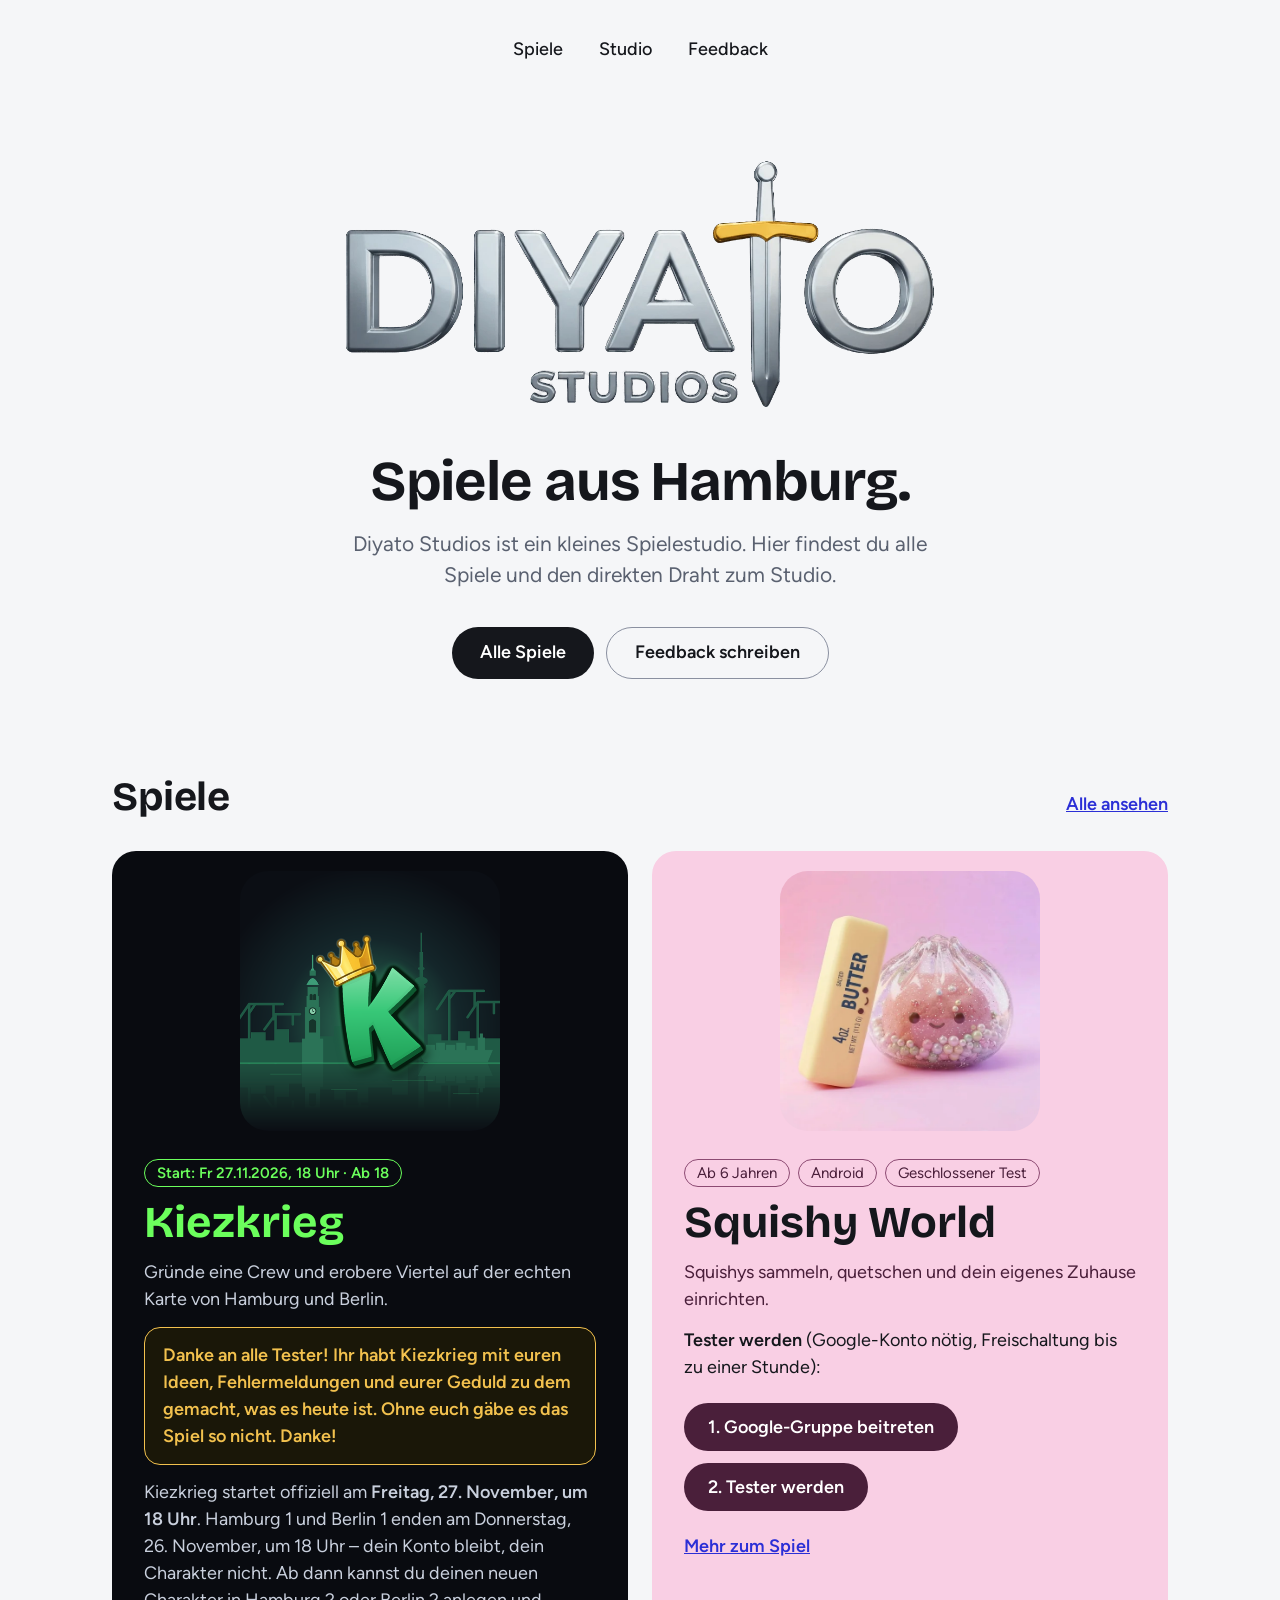
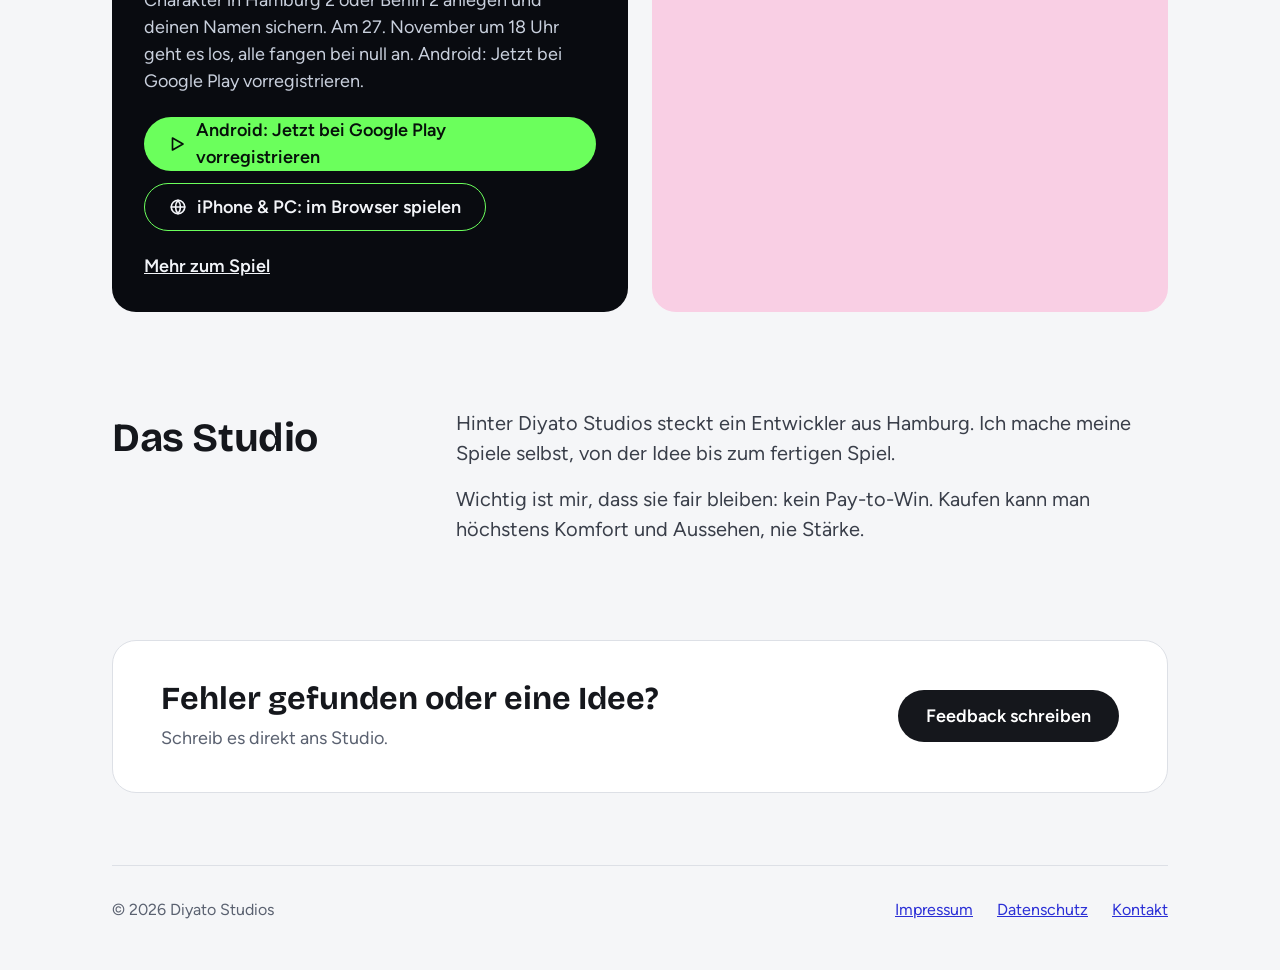
==== commit c241057b: "Kiezkrieg auf Start- und Spiele-Seite: Dank an alle Tester in Gold und der Starttext (27. November 1" ====
--- a/index.html
+++ b/index.html
@@ -49,6 +49,8 @@
 </div>
 <h3 class="titel spielname">Kiezkrieg</h3>
 <p>Gründe eine Crew und erobere Viertel auf der echten Karte von Hamburg und Berlin.</p>
+<p class="dank">Danke an alle Tester! Ihr habt Kiezkrieg mit euren Ideen, Fehlermeldungen und eurer Geduld zu dem gemacht, was es heute ist. Ohne euch gäbe es das Spiel so nicht. Danke!</p>
+<p>Kiezkrieg startet offiziell am <strong>Freitag, 27. November, um 18 Uhr</strong>. Hamburg 1 und Berlin 1 enden am Donnerstag, 26. November, um 18 Uhr – dein Konto bleibt, dein Charakter nicht. Ab dann kannst du deinen neuen Charakter in Hamburg 2 oder Berlin 2 anlegen und deinen Namen sichern. Am 27. November um 18 Uhr geht es los, alle fangen bei null an. Android: Jetzt bei Google Play vorregistrieren.</p>
 <div class="spiel-knoepfe">
 <a class="knopf knopf--klein knopf--spiel" href="https://play.google.com/store/apps/details?id=com.diyatostudios.kiezkrieg" rel="noopener"><svg aria-hidden="true" width="18" height="18" viewBox="0 0 24 24" fill="none" stroke="currentColor" stroke-width="2.2" stroke-linecap="round" stroke-linejoin="round"><path d="M6 4l14 8-14 8z"/></svg>Android: Jetzt bei Google Play vorregistrieren</a>
 <a class="knopf knopf--klein knopf--hell" href="https://kiezkrieg.expo.app" rel="noopener"><svg aria-hidden="true" width="18" height="18" viewBox="0 0 24 24" fill="none" stroke="currentColor" stroke-width="2.2" stroke-linecap="round" stroke-linejoin="round"><circle cx="12" cy="12" r="9"/><path d="M3 12h18M12 3a14 14 0 0 1 0 18M12 3a14 14 0 0 0 0 18"/></svg>iPhone &amp; PC: im Browser spielen</a>
--- a/css/stil.css
+++ b/css/stil.css
@@ -115,6 +115,7 @@
 .kiezkrieg .knopf--hell { border: 1px solid #6BFF5C; color: #F2F4F8; }
 .kiezkrieg .knopf--hell:hover { color: #06110A; background: #6BFF5C; }
 .kiezkrieg .marke--start { border-color: #6BFF5C; color: #6BFF5C; }
+.kiezkrieg .dank { padding: 14px 18px; border: 1px solid #F2C14E; border-radius: 16px; background: #1A1708; color: #F2C14E; font-weight: 600; }
 .kiezkrieg .spiel-links { border-top-color: #222838; }
 .kiezkrieg .spiel-links a { color: #C9D0DD; }
 .kiezkrieg .spiel-links a:hover { color: #F2F4F8; }
